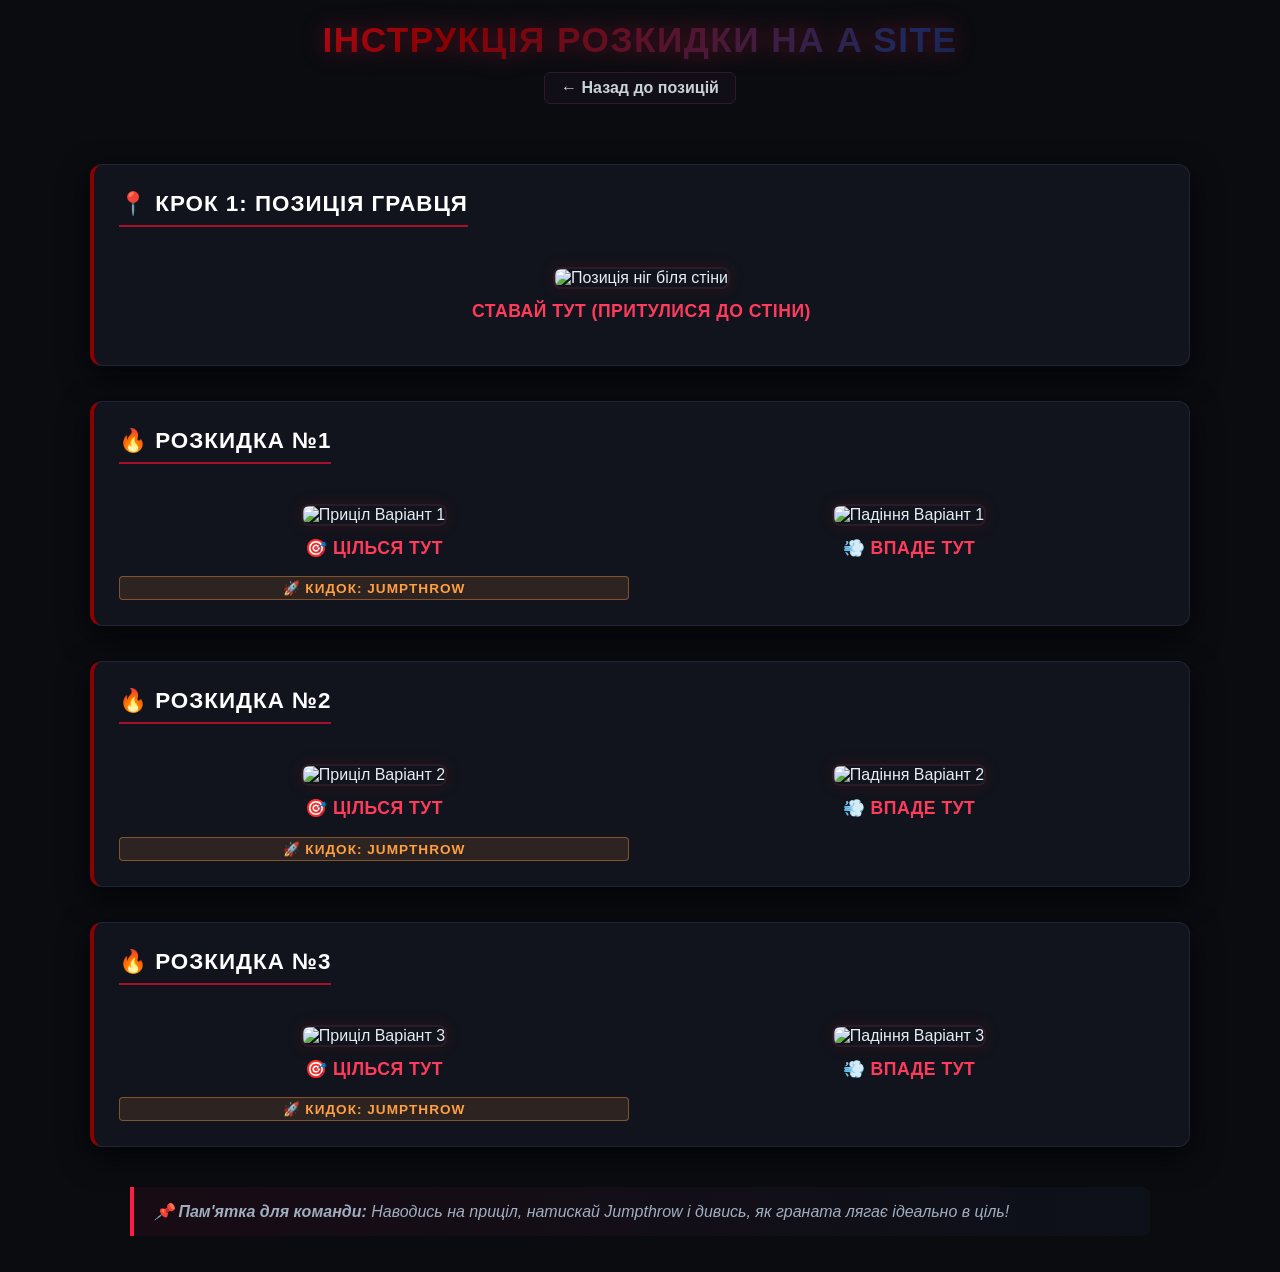
==== t-asite.html @ 9fd2d1ba "Add files via upload" ====
<!DOCTYPE html>
<html lang="uk">
<head>
    <meta charset="UTF-8">
    <meta name="viewport" content="width=device-width, initial-scale=1.0">
    <title>Розкидка: A Site Гайд</title>
    <link rel="stylesheet" href="style.css">
    <style>
        /* Сучасний ігровий дизайн сторінки */
        body {
            background-color: #0a0c10;
            color: #e6edf3;
            font-family: 'Segoe UI', Roboto, sans-serif;
        }
        
        .content-container {
            max-width: 1100px;
            margin: 0 auto;
            padding: 20px;
        }

        .site-logo {
            font-size: 2.3rem;
            font-weight: 900;
            text-transform: uppercase;
            letter-spacing: 1.5px;
            background: linear-gradient(135deg, #ff1e43 0%, #8b0000 35%, #1e295d 70%, #0d1117 100%);
            -webkit-background-clip: text;
            -webkit-text-fill-color: transparent;
            filter: drop-shadow(0 0 12px rgba(220, 20, 60, 0.4));
            margin: 0;
        }

        .section-card {
            background: #11141d;
            border: 1px solid #1f2438;
            border-left: 4px solid #8b0000;
            border-radius: 12px;
            padding: 25px;
            margin-bottom: 35px;
            box-shadow: 0 10px 30px rgba(0, 0, 0, 0.7);
        }

        .section-title {
            font-size: 1.4rem;
            text-transform: uppercase;
            letter-spacing: 1px;
            color: #ffffff;
            border-bottom: 2px solid #a8102a;
            padding-bottom: 8px;
            margin-top: 0;
            margin-bottom: 20px;
            display: inline-block;
        }

        .single-img-wrapper {
            display: flex;
            justify-content: center;
            margin-top: 20px;
        }

        .pair-grid {
            display: flex;
            gap: 25px;
            margin-top: 20px;
        }

        .img-block {
            text-align: center;
            flex: 1; 
            min-width: 0;
        }

        .img-block-single {
            text-align: center;
            width: 100%;
            max-width: 650px;
        }

        .img-tactical {
            width: 100%;
            height: auto;
            border-radius: 8px;
            border: 2px solid #2a1b28;
            box-shadow: 0 0 15px rgba(139, 0, 0, 0.2);
            transition: all 0.3s ease;
        }

        .img-tactical:hover {
            transform: scale(1.02);
            border-color: #ff1e43;
            box-shadow: 0 0 22px rgba(255, 30, 67, 0.4);
        }

        .step-subtext {
            font-size: 1.1rem;
            font-weight: 700;
            color: #ff3b5c;
            margin-top: 12px;
            letter-spacing: 0.5px;
            text-transform: uppercase;
        }

        /* Стильна неонова плашка для Jumpthrow */
        .jumpthrow-tag {
            display: block;
            font-size: 0.85rem;
            font-weight: 800;
            color: #ff9f43;
            background: rgba(255, 159, 67, 0.12);
            border: 1px solid rgba(255, 159, 67, 0.4);
            border-radius: 4px;
            padding: 3px 8px;
            margin-top: 6px;
            letter-spacing: 1px;
        }

        .tactical-note {
            background: linear-gradient(90deg, #180b14 0%, #0d111a 100%);
            border-left: 4px solid #ff1e43;
            padding: 15px 20px;
            border-radius: 0 8px 8px 0;
            color: #a0aec0;
            font-style: italic;
            margin-top: 40px;
        }

        .btn-back-custom {
            display: inline-block;
            margin-top: 12px;
            color: #8b9bb4;
            text-decoration: none;
            font-weight: 600;
            padding: 6px 16px;
            border: 1px solid #2d192e;
            border-radius: 6px;
            background: #120e17;
            transition: all 0.2s;
        }

        .btn-back-custom:hover {
            color: #fff;
            border-color: #ff1e43;
            box-shadow: 0 0 10px rgba(255, 30, 67, 0.3);
        }

        @media (max-width: 768px) {
            .pair-grid {
                flex-direction: column;
                gap: 30px;
            }
            .site-logo {
                font-size: 1.7rem;
            }
        }
    </style>
</head>
<body>
    <header style="text-align: center; margin-top: 20px; margin-bottom: 40px;">
        <h1 class="site-logo">ІНСТРУКЦІЯ РОЗКИДКИ НА A SITE</h1>
        <a href="t-positions.html" class="btn-back-custom">← Назад до позицій</a>
    </header>

    <main class="content-container">

        <!-- КРОК 1: ДЕ СТОЯТИ -->
        <section class="section-card">
            <h2 class="section-title">📍 Крок 1: Позиція гравця</h2>
            <div class="single-img-wrapper">
                <div class="img-block-single">
                    <img src="t-asite-1-stand.png" alt="Позиція ніг біля стіни" class="img-tactical">
                    <p class="step-subtext">Ставай тут (Притулися до стіни)</p>
                </div>
            </div>
        </section>

        <!-- ПАРА №1 -->
        <section class="section-card">
            <h2 class="section-title">🔥 Розкидка №1</h2>
            <div class="pair-grid">
                <div class="img-block">
                    <img src="t-asite-1-aim.png" alt="Приціл Варіант 1" class="img-tactical">
                    <p class="step-subtext">🎯 Цілься тут</p>
                    <span class="jumpthrow-tag">🚀 КИДОК: JUMPTHROW</span>
                </div>
                <div class="img-block">
                    <img src="t-asite-1-drop.png" alt="Падіння Варіант 1" class="img-tactical">
                    <p class="step-subtext">💨 Впаде тут</p>
                </div>
            </div>
        </section>

        <!-- ПАРА №2 -->
        <section class="section-card">
            <h2 class="section-title">🔥 Розкидка №2</h2>
            <div class="pair-grid">
                <div class="img-block">
                    <img src="t-asite-2-aim.png" alt="Приціл Варіант 2" class="img-tactical">
                    <p class="step-subtext">🎯 Цілься тут</p>
                    <span class="jumpthrow-tag">🚀 КИДОК: JUMPTHROW</span>
                </div>
                <div class="img-block">
                    <img src="t-asite-2-drop.png" alt="Падіння Варіант 2" class="img-tactical">
                    <p class="step-subtext">💨 Впаде тут</p>
                </div>
            </div>
        </section>

        <!-- ПАРА №3 -->
        <section class="section-card">
            <h2 class="section-title">🔥 Розкидка №3</h2>
            <div class="pair-grid">
                <div class="img-block">
                    <img src="t-asite-3-aim.png" alt="Приціл Варіант 3" class="img-tactical">
                    <p class="step-subtext">🎯 Цілься тут</p>
                    <span class="jumpthrow-tag">🚀 КИДОК: JUMPTHROW</span>
                </div>
                <div class="img-block">
                    <img src="t-asite-3-drop.png" alt="Падіння Варіант 3" class="img-tactical">
                    <p class="step-subtext">💨 Впаде тут</p>
                </div>
            </div>
        </section>

        <!-- Тактична плашка -->
        <blockquote class="tactical-note">
            📌 <strong>Пам'ятка для команди:</strong> Наводись на приціл, натискай Jumpthrow і дивись, як граната лягає ідеально в ціль!
        </blockquote>

    </main>
</body>
</html>
---- style.css ----
/* ===================================================
   ЗАГАЛЬНІ СТИЛІ ДЛЯ ВСЬОГО САЙТУ (DARK RED/BLUE THEME)
   =================================================== */

/* Загальний фон сторінок */
body {
    background-color: #0a0c10 !important; /* Глибокий вугільно-чорний */
    color: #e6edf3 !important;
    font-family: 'Segoe UI', Roboto, Helvetica, Arial, sans-serif;
    margin: 0;
    padding: 0;
}

/* Контейнери на всіх сторінках */
.content-container, main {
    max-width: 1100px;
    margin: 0 auto;
    padding: 20px;
}

/* ---------------------------------------------------
   КРАСИВИЙ ГРАДІЄНТ ДЛЯ ЛОГОТИПІВ ТА ГОЛОВНИХ ЗАГОЛОВКІВ
   --------------------------------------------------- */
h1, .site-logo, header h1 {
    font-size: 2.2rem !important;
    font-weight: 900 !important;
    text-transform: uppercase !important;
    letter-spacing: 1.5px !important;
    text-align: center;
    /* Градієнт: Яскраво-червоний -> Бордовий -> Темно-синій -> Чорний */
    background: linear-gradient(135deg, #ff1e43 0%, #8b0000 35%, #1e295d 70%, #0a0c10 100%) !important;
    -webkit-background-clip: text !important;
    -webkit-text-fill-color: transparent !important;
    filter: drop-shadow(0 0 12px rgba(220, 20, 60, 0.4));
    margin-top: 20px;
    margin-bottom: 20px;
}

/* Підзаголовки (H2, H3) */
h2, h3 {
    color: #ffffff !important;
}

/* ---------------------------------------------------
   КАРТКИ, БЛОКИ ТА СЕКЦІЇ
   --------------------------------------------------- */
.section-card, .guide-section, .grenade-block, .position-card {
    background: #11141d !important; /* Темно-синій нічний відтінок */
    border: 1px solid #1f2438 !important;
    border-left: 4px solid #8b0000 !important; /* Бордовий акцент ліворуч */
    border-radius: 12px !important;
    padding: 25px;
    margin-bottom: 30px;
    box-shadow: 0 10px 30px rgba(0, 0, 0, 0.7) !important;
}

/* Заголовки секцій */
.section-title {
    font-size: 1.4rem;
    text-transform: uppercase;
    letter-spacing: 1px;
    color: #ffffff;
    border-bottom: 2px solid #a8102a;
    padding-bottom: 8px;
    margin-top: 0;
    margin-bottom: 20px;
    display: inline-block;
}

/* ---------------------------------------------------
   КНОПКИ ТА ПОСИЛАННЯ
   --------------------------------------------------- */
a {
    color: #ff3b5c;
    text-decoration: none;
    transition: all 0.2s ease;
}

a:hover {
    color: #ff1e43;
}

/* Кнопка "Назад" та всі універсальні кнопки */
.btn-back, .btn, .btn-back-custom {
    display: inline-block;
    color: #c9d1d9 !important;
    text-decoration: none !important;
    font-weight: 600;
    padding: 8px 18px;
    border: 1px solid #2d192e !important;
    border-radius: 6px;
    background: #120e17 !important;
    transition: all 0.3s ease !important;
}

.btn-back:hover, .btn:hover, .btn-back-custom:hover {
    color: #ffffff !important;
    border-color: #ff1e43 !important;
    box-shadow: 0 0 12px rgba(255, 30, 67, 0.4) !important;
    background: #1a0f1d !important;
}

/* ---------------------------------------------------
   Зображення ТА РАМКИ
   --------------------------------------------------- */
img, .img-tactical, .guide-img {
    border-radius: 8px;
    border: 2px solid #2a1b28 !important;
    box-shadow: 0 0 15px rgba(139, 0, 0, 0.2);
    transition: all 0.3s ease !important;
}

img:hover, .img-tactical:hover {
    border-color: #ff1e43 !important; /* Яскраво-червоний неон при наведенні */
    box-shadow: 0 0 22px rgba(255, 30, 67, 0.4) !important;
}

/* ---------------------------------------------------
   ТЕКСТОВІ /* Загальні налаштування екрану */
body {
    margin: 0;
    padding: 0;
    font-family: 'Segoe UI', sans-serif;
    background-color: #1a1d24; /* Темно-сірий колір як у CS */
    color: #ffffff;
}

.container {
    max-width: 1000px;
    margin: 50px auto;
    padding: 20px;
    text-align: center;
}

h1 {
    font-size: 2.5rem;
    color: #de9b35; /* Помаранчевий колір CS */
    letter-spacing: 2px;
    margin-bottom: 40px;
}

/* Кнопка "Назад" */
.btn-back {
    display: inline-block;
    background-color: #383e4c;
    color: #fff;
    text-decoration: none;
    padding: 10px 20px;
    font-weight: bold;
    border-radius: 5px;
    margin-bottom: 30px;
}
.btn-back:hover {
    background-color: #4f586d;
}

/* Прибираємо стандартне підкреслення посилань */
a {
    text-decoration: none;
    color: inherit;
}

/* Розташування карток в один рядок */
.flex-row {
    display: flex;
    justify-content: center;
    gap: 30px;
    flex-wrap: wrap;
}

/* Стиль самої картки-кнопки */
.card {
    background-color: #262b36;
    border: 3px solid #3e4556;
    border-radius: 8px;
    overflow: hidden;
    transition: transform 0.2s, border-color 0.2s;
    width: 260px;
}

/* Головну мапу робимо трохи більшою */
.map-link .card {
    width: 400px;
}

/* Ефект при наведенні мишкою */
.card:hover {
    transform: scale(1.04);
    border-color: #de9b35; /* Підсвічується помаранчевим */
}

.card img {
    width: 100%;
    height: auto;
    display: block;
    min-height: 160px;
    background-color: #333; /* Сіре тло, поки немає твоїх картинок */
}

.card-label {
    background-color: rgba(22, 25, 32, 0.9);
    padding: 15px;
    font-size: 1.2rem;
    font-weight: bold;
}

.guide-box {
    background-color: #262b36;
    border: 2px dashed #de9b35;
    padding: 50px;
    border-radius: 8px;
    font-size: 1.2rem;
}ВКАЗІВКИ ТА ПРИМІТКИ
   --------------------------------------------------- */
.step-subtext {
    font-size: 1.1rem;
    font-weight: 700;
    color: #ff3b5c !important; /* Червоно-ігровий акцент */
    margin-top: 12px;
    letter-spacing: 0.5px;
    text-transform: uppercase;
}

.tactical-note, blockquote {
    background: linear-gradient(90deg, #180b14 0%, #0d111a 100%) !important;
    border-left: 4px solid #ff1e43 !important;
    padding: 15px 20px;
    border-radius: 0 8px 8px 0;
    color: #a0aec0 !important;
    font-style: italic;
    margin-top: 30px;
}
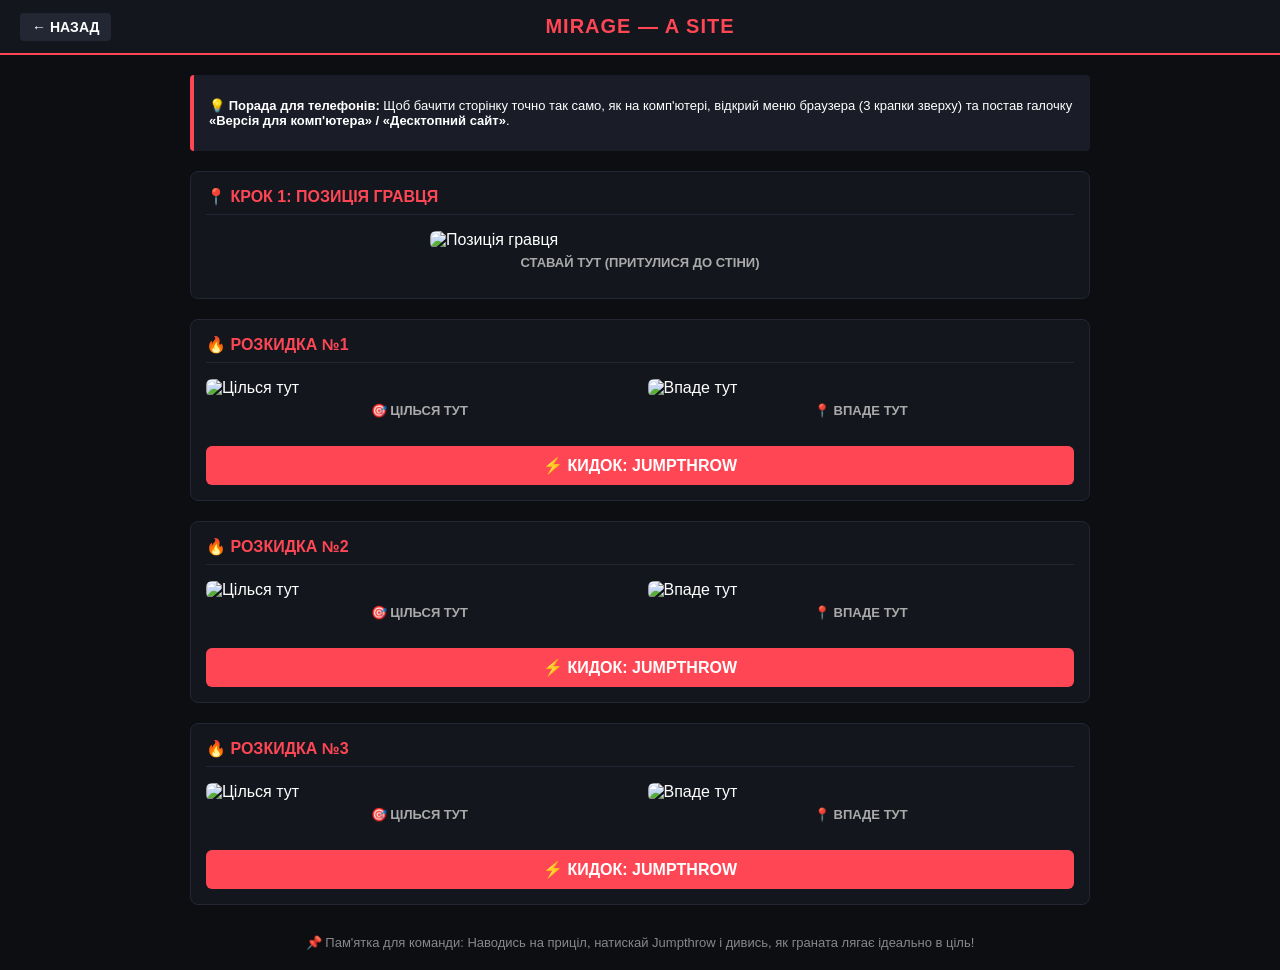
==== commit 21a59180: "Add files via upload" ====
--- a/t-asite.html
+++ b/t-asite.html
@@ -3,230 +3,92 @@
 <head>
     <meta charset="UTF-8">
     <meta name="viewport" content="width=device-width, initial-scale=1.0">
-    <title>Розкидка: A Site Гайд</title>
+    <title>MIRAGE — A SITE</title>
     <link rel="stylesheet" href="style.css">
-    <style>
-        /* Сучасний ігровий дизайн сторінки */
-        body {
-            background-color: #0a0c10;
-            color: #e6edf3;
-            font-family: 'Segoe UI', Roboto, sans-serif;
-        }
-        
-        .content-container {
-            max-width: 1100px;
-            margin: 0 auto;
-            padding: 20px;
-        }
-
-        .site-logo {
-            font-size: 2.3rem;
-            font-weight: 900;
-            text-transform: uppercase;
-            letter-spacing: 1.5px;
-            background: linear-gradient(135deg, #ff1e43 0%, #8b0000 35%, #1e295d 70%, #0d1117 100%);
-            -webkit-background-clip: text;
-            -webkit-text-fill-color: transparent;
-            filter: drop-shadow(0 0 12px rgba(220, 20, 60, 0.4));
-            margin: 0;
-        }
-
-        .section-card {
-            background: #11141d;
-            border: 1px solid #1f2438;
-            border-left: 4px solid #8b0000;
-            border-radius: 12px;
-            padding: 25px;
-            margin-bottom: 35px;
-            box-shadow: 0 10px 30px rgba(0, 0, 0, 0.7);
-        }
-
-        .section-title {
-            font-size: 1.4rem;
-            text-transform: uppercase;
-            letter-spacing: 1px;
-            color: #ffffff;
-            border-bottom: 2px solid #a8102a;
-            padding-bottom: 8px;
-            margin-top: 0;
-            margin-bottom: 20px;
-            display: inline-block;
-        }
-
-        .single-img-wrapper {
-            display: flex;
-            justify-content: center;
-            margin-top: 20px;
-        }
-
-        .pair-grid {
-            display: flex;
-            gap: 25px;
-            margin-top: 20px;
-        }
-
-        .img-block {
-            text-align: center;
-            flex: 1; 
-            min-width: 0;
-        }
-
-        .img-block-single {
-            text-align: center;
-            width: 100%;
-            max-width: 650px;
-        }
-
-        .img-tactical {
-            width: 100%;
-            height: auto;
-            border-radius: 8px;
-            border: 2px solid #2a1b28;
-            box-shadow: 0 0 15px rgba(139, 0, 0, 0.2);
-            transition: all 0.3s ease;
-        }
-
-        .img-tactical:hover {
-            transform: scale(1.02);
-            border-color: #ff1e43;
-            box-shadow: 0 0 22px rgba(255, 30, 67, 0.4);
-        }
-
-        .step-subtext {
-            font-size: 1.1rem;
-            font-weight: 700;
-            color: #ff3b5c;
-            margin-top: 12px;
-            letter-spacing: 0.5px;
-            text-transform: uppercase;
-        }
-
-        /* Стильна неонова плашка для Jumpthrow */
-        .jumpthrow-tag {
-            display: block;
-            font-size: 0.85rem;
-            font-weight: 800;
-            color: #ff9f43;
-            background: rgba(255, 159, 67, 0.12);
-            border: 1px solid rgba(255, 159, 67, 0.4);
-            border-radius: 4px;
-            padding: 3px 8px;
-            margin-top: 6px;
-            letter-spacing: 1px;
-        }
-
-        .tactical-note {
-            background: linear-gradient(90deg, #180b14 0%, #0d111a 100%);
-            border-left: 4px solid #ff1e43;
-            padding: 15px 20px;
-            border-radius: 0 8px 8px 0;
-            color: #a0aec0;
-            font-style: italic;
-            margin-top: 40px;
-        }
-
-        .btn-back-custom {
-            display: inline-block;
-            margin-top: 12px;
-            color: #8b9bb4;
-            text-decoration: none;
-            font-weight: 600;
-            padding: 6px 16px;
-            border: 1px solid #2d192e;
-            border-radius: 6px;
-            background: #120e17;
-            transition: all 0.2s;
-        }
-
-        .btn-back-custom:hover {
-            color: #fff;
-            border-color: #ff1e43;
-            box-shadow: 0 0 10px rgba(255, 30, 67, 0.3);
-        }
-
-        @media (max-width: 768px) {
-            .pair-grid {
-                flex-direction: column;
-                gap: 30px;
-            }
-            .site-logo {
-                font-size: 1.7rem;
-            }
-        }
-    </style>
 </head>
 <body>
-    <header style="text-align: center; margin-top: 20px; margin-bottom: 40px;">
-        <h1 class="site-logo">ІНСТРУКЦІЯ РОЗКИДКИ НА A SITE</h1>
-        <a href="t-positions.html" class="btn-back-custom">← Назад до позицій</a>
+
+    <header>
+        <a href="t-positions.html">← НАЗАД</a>
+        <h1>MIRAGE — A SITE</h1>
     </header>
 
-    <main class="content-container">
+    <main>
 
-        <!-- КРОК 1: ДЕ СТОЯТИ -->
-        <section class="section-card">
-            <h2 class="section-title">📍 Крок 1: Позиція гравця</h2>
-            <div class="single-img-wrapper">
-                <div class="img-block-single">
-                    <img src="t-asite-1-stand.png" alt="Позиція ніг біля стіни" class="img-tactical">
-                    <p class="step-subtext">Ставай тут (Притулися до стіни)</p>
+        <!-- ПІДКАЗКА ПРО «ВЕРСІЮ ДЛЯ ПК» ДЛЯ ТЕЛЕФОНІВ -->
+        <div class="desktop-tip">
+            <p>💡 <strong>Порада для телефонів:</strong> Щоб бачити сторінку точно так само, як на комп'ютері, відкрий меню браузера (3 крапки зверху) та постав галочку <strong>«Версія для комп'ютера» / «Десктопний сайт»</strong>.</p>
+        </div>
+
+        <!-- КРОК 1: ПОЗИЦІЯ ГРАВЦЯ -->
+        <div class="card">
+            <h3 class="card-title">📍 КРОК 1: ПОЗИЦІЯ ГРАВЦЯ</h3>
+            <div class="single-img" style="max-width: 420px; margin: 0 auto;">
+                <img src="фото/t-asite-1-stand.png" alt="Позиція гравця">
+                <p class="img-label">СТАВАЙ ТУТ (ПРИТУЛИСЯ ДО СТІНИ)</p>
+            </div>
+        </div>
+
+        <!-- РОЗКИДКА №1 -->
+        <div class="card">
+            <h3 class="card-title">🔥 РОЗКИДКА №1</h3>
+            <div class="grid-2">
+                <div>
+                    <img src="фото/t-asite-1-aim.png" alt="Цілься тут">
+                    <p class="img-label">🎯 ЦІЛЬСЯ ТУТ</p>
+                </div>
+                <div>
+                    <img src="фото/t-asite-1-drop.png" alt="Впаде тут">
+                    <p class="img-label">📍 ВПАДЕ ТУТ</p>
                 </div>
             </div>
-        </section>
+            <div class="jumpthrow-box">
+                <span class="jumpthrow-text">⚡ КИДОК: JUMPTHROW</span>
+            </div>
+        </div>
 
-        <!-- ПАРА №1 -->
-        <section class="section-card">
-            <h2 class="section-title">🔥 Розкидка №1</h2>
-            <div class="pair-grid">
-                <div class="img-block">
-                    <img src="t-asite-1-aim.png" alt="Приціл Варіант 1" class="img-tactical">
-                    <p class="step-subtext">🎯 Цілься тут</p>
-                    <span class="jumpthrow-tag">🚀 КИДОК: JUMPTHROW</span>
+        <!-- РОЗКИДКА №2 -->
+        <div class="card">
+            <h3 class="card-title">🔥 РОЗКИДКА №2</h3>
+            <div class="grid-2">
+                <div>
+                    <img src="фото/t-asite-2-aim.png" alt="Цілься тут">
+                    <p class="img-label">🎯 ЦІЛЬСЯ ТУТ</p>
                 </div>
-                <div class="img-block">
-                    <img src="t-asite-1-drop.png" alt="Падіння Варіант 1" class="img-tactical">
-                    <p class="step-subtext">💨 Впаде тут</p>
+                <div>
+                    <img src="фото/t-asite-2-drop.png" alt="Впаде тут">
+                    <p class="img-label">📍 ВПАДЕ ТУТ</p>
                 </div>
             </div>
-        </section>
+            <div class="jumpthrow-box">
+                <span class="jumpthrow-text">⚡ КИДОК: JUMPTHROW</span>
+            </div>
+        </div>
 
-        <!-- ПАРА №2 -->
-        <section class="section-card">
-            <h2 class="section-title">🔥 Розкидка №2</h2>
-            <div class="pair-grid">
-                <div class="img-block">
-                    <img src="t-asite-2-aim.png" alt="Приціл Варіант 2" class="img-tactical">
-                    <p class="step-subtext">🎯 Цілься тут</p>
-                    <span class="jumpthrow-tag">🚀 КИДОК: JUMPTHROW</span>
+        <!-- РОЗКИДКА №3 -->
+        <div class="card">
+            <h3 class="card-title">🔥 РОЗКИДКА №3</h3>
+            <div class="grid-2">
+                <div>
+                    <img src="фото/t-asite-3-aim.png" alt="Цілься тут">
+                    <p class="img-label">🎯 ЦІЛЬСЯ ТУТ</p>
                 </div>
-                <div class="img-block">
-                    <img src="t-asite-2-drop.png" alt="Падіння Варіант 2" class="img-tactical">
-                    <p class="step-subtext">💨 Впаде тут</p>
+                <div>
+                    <img src="фото/t-asite-3-drop.png" alt="Впаде тут">
+                    <p class="img-label">📍 ВПАДЕ ТУТ</p>
                 </div>
             </div>
-        </section>
+            <div class="jumpthrow-box">
+                <span class="jumpthrow-text">⚡ КИДОК: JUMPTHROW</span>
+            </div>
+        </div>
 
-        <!-- ПАРА №3 -->
-        <section class="section-card">
-            <h2 class="section-title">🔥 Розкидка №3</h2>
-            <div class="pair-grid">
-                <div class="img-block">
-                    <img src="t-asite-3-aim.png" alt="Приціл Варіант 3" class="img-tactical">
-                    <p class="step-subtext">🎯 Цілься тут</p>
-                    <span class="jumpthrow-tag">🚀 КИДОК: JUMPTHROW</span>
-                </div>
-                <div class="img-block">
-                    <img src="t-asite-3-drop.png" alt="Падіння Варіант 3" class="img-tactical">
-                    <p class="step-subtext">💨 Впаде тут</p>
-                </div>
-            </div>
-        </section>
-
-        <!-- Тактична плашка -->
-        <blockquote class="tactical-note">
-            📌 <strong>Пам'ятка для команди:</strong> Наводись на приціл, натискай Jumpthrow і дивись, як граната лягає ідеально в ціль!
-        </blockquote>
+        <!-- ПАМ'ЯТКА -->
+        <div class="footer-note">
+            📌 Пам'ятка для команди: Наводись на приціл, натискай Jumpthrow і дивись, як граната лягає ідеально в ціль!
+        </div>
 
     </main>
+
 </body>
 </html>
--- a/style.css
+++ b/style.css
@@ -1,232 +1,116 @@
-/* ===================================================
-   ЗАГАЛЬНІ СТИЛІ ДЛЯ ВСЬОГО САЙТУ (DARK RED/BLUE THEME)
-   =================================================== */
-
-/* Загальний фон сторінок */
+/* Основні налаштування */
 body {
-    background-color: #0a0c10 !important; /* Глибокий вугільно-чорний */
-    color: #e6edf3 !important;
-    font-family: 'Segoe UI', Roboto, Helvetica, Arial, sans-serif;
+    background-color: #0d0e12;
+    color: #ffffff;
+    font-family: 'Segoe UI', Tahoma, Geneva, Verdana, sans-serif;
     margin: 0;
     padding: 0;
 }
 
-/* Контейнери на всіх сторінках */
-.content-container, main {
-    max-width: 1100px;
-    margin: 0 auto;
-    padding: 20px;
+/* Шапка */
+header {
+    background-color: #14161d;
+    padding: 15px 20px;
+    border-bottom: 2px solid #ff4655;
+    text-align: center;
+    position: relative;
 }
 
-/* ---------------------------------------------------
-   КРАСИВИЙ ГРАДІЄНТ ДЛЯ ЛОГОТИПІВ ТА ГОЛОВНИХ ЗАГОЛОВКІВ
-   --------------------------------------------------- */
-h1, .site-logo, header h1 {
-    font-size: 2.2rem !important;
-    font-weight: 900 !important;
-    text-transform: uppercase !important;
-    letter-spacing: 1.5px !important;
-    text-align: center;
-    /* Градієнт: Яскраво-червоний -> Бордовий -> Темно-синій -> Чорний */
-    background: linear-gradient(135deg, #ff1e43 0%, #8b0000 35%, #1e295d 70%, #0a0c10 100%) !important;
-    -webkit-background-clip: text !important;
-    -webkit-text-fill-color: transparent !important;
-    filter: drop-shadow(0 0 12px rgba(220, 20, 60, 0.4));
-    margin-top: 20px;
+header h1 {
+    margin: 0;
+    font-size: 20px;
+    color: #ff4655;
+    letter-spacing: 1px;
+}
+
+header a {
+    position: absolute;
+    left: 20px;
+    top: 50%;
+    transform: translateY(-50%);
+    color: #ffffff;
+    text-decoration: none;
+    font-weight: bold;
+    font-size: 14px;
+    background: #232733;
+    padding: 6px 12px;
+    border-radius: 4px;
+}
+
+header a:hover {
+    background: #ff4655;
+}
+
+/* Основний контейнер */
+main {
+    max-width: 900px;
+    margin: 20px auto;
+    padding: 0 15px;
+}
+
+/* Картки блоків */
+.card {
+    background: #14161d;
+    border: 1px solid #232733;
+    border-radius: 8px;
+    padding: 15px;
     margin-bottom: 20px;
 }
 
-/* Підзаголовки (H2, H3) */
-h2, h3 {
-    color: #ffffff !important;
+.card-title {
+    color: #ff4655;
+    margin-top: 0;
+    font-size: 16px;
+    border-bottom: 1px solid #232733;
+    padding-bottom: 8px;
 }
 
-/* ---------------------------------------------------
-   КАРТКИ, БЛОКИ ТА СЕКЦІЇ
-   --------------------------------------------------- */
-.section-card, .guide-section, .grenade-block, .position-card {
-    background: #11141d !important; /* Темно-синій нічний відтінок */
-    border: 1px solid #1f2438 !important;
-    border-left: 4px solid #8b0000 !important; /* Бордовий акцент ліворуч */
-    border-radius: 12px !important;
-    padding: 25px;
-    margin-bottom: 30px;
-    box-shadow: 0 10px 30px rgba(0, 0, 0, 0.7) !important;
+/* Сітка для фотографій */
+.grid-2 {
+    display: grid;
+    grid-template-columns: 1fr 1fr;
+    gap: 15px;
 }
 
-/* Заголовки секцій */
-.section-title {
-    font-size: 1.4rem;
-    text-transform: uppercase;
-    letter-spacing: 1px;
-    color: #ffffff;
-    border-bottom: 2px solid #a8102a;
-    padding-bottom: 8px;
-    margin-top: 0;
-    margin-bottom: 20px;
-    display: inline-block;
+.grid-2 img, .single-img img {
+    width: 100%;
+    border-radius: 6px;
+    display: block;
 }
 
-/* ---------------------------------------------------
-   КНОПКИ ТА ПОСИЛАННЯ
-   --------------------------------------------------- */
-a {
-    color: #ff3b5c;
-    text-decoration: none;
-    transition: all 0.2s ease;
-}
-
-a:hover {
-    color: #ff1e43;
-}
-
-/* Кнопка "Назад" та всі універсальні кнопки */
-.btn-back, .btn, .btn-back-custom {
-    display: inline-block;
-    color: #c9d1d9 !important;
-    text-decoration: none !important;
-    font-weight: 600;
-    padding: 8px 18px;
-    border: 1px solid #2d192e !important;
-    border-radius: 6px;
-    background: #120e17 !important;
-    transition: all 0.3s ease !important;
-}
-
-.btn-back:hover, .btn:hover, .btn-back-custom:hover {
-    color: #ffffff !important;
-    border-color: #ff1e43 !important;
-    box-shadow: 0 0 12px rgba(255, 30, 67, 0.4) !important;
-    background: #1a0f1d !important;
-}
-
-/* ---------------------------------------------------
-   Зображення ТА РАМКИ
-   --------------------------------------------------- */
-img, .img-tactical, .guide-img {
-    border-radius: 8px;
-    border: 2px solid #2a1b28 !important;
-    box-shadow: 0 0 15px rgba(139, 0, 0, 0.2);
-    transition: all 0.3s ease !important;
-}
-
-img:hover, .img-tactical:hover {
-    border-color: #ff1e43 !important; /* Яскраво-червоний неон при наведенні */
-    box-shadow: 0 0 22px rgba(255, 30, 67, 0.4) !important;
-}
-
-/* ---------------------------------------------------
-   ТЕКСТОВІ /* Загальні налаштування екрану */
-body {
-    margin: 0;
-    padding: 0;
-    font-family: 'Segoe UI', sans-serif;
-    background-color: #1a1d24; /* Темно-сірий колір як у CS */
-    color: #ffffff;
-}
-
-.container {
-    max-width: 1000px;
-    margin: 50px auto;
-    padding: 20px;
+.img-label {
     text-align: center;
-}
-
-h1 {
-    font-size: 2.5rem;
-    color: #de9b35; /* Помаранчевий колір CS */
-    letter-spacing: 2px;
-    margin-bottom: 40px;
-}
-
-/* Кнопка "Назад" */
-.btn-back {
-    display: inline-block;
-    background-color: #383e4c;
-    color: #fff;
-    text-decoration: none;
-    padding: 10px 20px;
-    font-weight: bold;
-    border-radius: 5px;
-    margin-bottom: 30px;
-}
-.btn-back:hover {
-    background-color: #4f586d;
-}
-
-/* Прибираємо стандартне підкреслення посилань */
-a {
-    text-decoration: none;
-    color: inherit;
-}
-
-/* Розташування карток в один рядок */
-.flex-row {
-    display: flex;
-    justify-content: center;
-    gap: 30px;
-    flex-wrap: wrap;
-}
-
-/* Стиль самої картки-кнопки */
-.card {
-    background-color: #262b36;
-    border: 3px solid #3e4556;
-    border-radius: 8px;
-    overflow: hidden;
-    transition: transform 0.2s, border-color 0.2s;
-    width: 260px;
-}
-
-/* Головну мапу робимо трохи більшою */
-.map-link .card {
-    width: 400px;
-}
-
-/* Ефект при наведенні мишкою */
-.card:hover {
-    transform: scale(1.04);
-    border-color: #de9b35; /* Підсвічується помаранчевим */
-}
-
-.card img {
-    width: 100%;
-    height: auto;
-    display: block;
-    min-height: 160px;
-    background-color: #333; /* Сіре тло, поки немає твоїх картинок */
-}
-
-.card-label {
-    background-color: rgba(22, 25, 32, 0.9);
-    padding: 15px;
-    font-size: 1.2rem;
+    font-size: 13px;
+    color: #aaa;
+    margin-top: 6px;
     font-weight: bold;
 }
 
-.guide-box {
-    background-color: #262b36;
-    border: 2px dashed #de9b35;
-    padding: 50px;
-    border-radius: 8px;
-    font-size: 1.2rem;
-}ВКАЗІВКИ ТА ПРИМІТКИ
-   --------------------------------------------------- */
-.step-subtext {
-    font-size: 1.1rem;
-    font-weight: 700;
-    color: #ff3b5c !important; /* Червоно-ігровий акцент */
-    margin-top: 12px;
-    letter-spacing: 0.5px;
-    text-transform: uppercase;
+/* Плашка Jumpthrow */
+.jumpthrow-box {
+    background: #ff4655;
+    color: #fff;
+    text-align: center;
+    padding: 10px;
+    font-weight: bold;
+    border-radius: 6px;
+    margin-top: 15px;
 }
 
-.tactical-note, blockquote {
-    background: linear-gradient(90deg, #180b14 0%, #0d111a 100%) !important;
-    border-left: 4px solid #ff1e43 !important;
-    padding: 15px 20px;
-    border-radius: 0 8px 8px 0;
-    color: #a0aec0 !important;
-    font-style: italic;
+/* Порада для телефонів */
+.desktop-tip {
+    background: #1a1d28;
+    border-left: 4px solid #ff4655;
+    padding: 10px 15px;
+    margin-bottom: 20px;
+    border-radius: 4px;
+    font-size: 13px;
+}
+
+/* Нижнє примітка */
+.footer-note {
+    text-align: center;
+    color: #888;
+    font-size: 13px;
     margin-top: 30px;
 }
